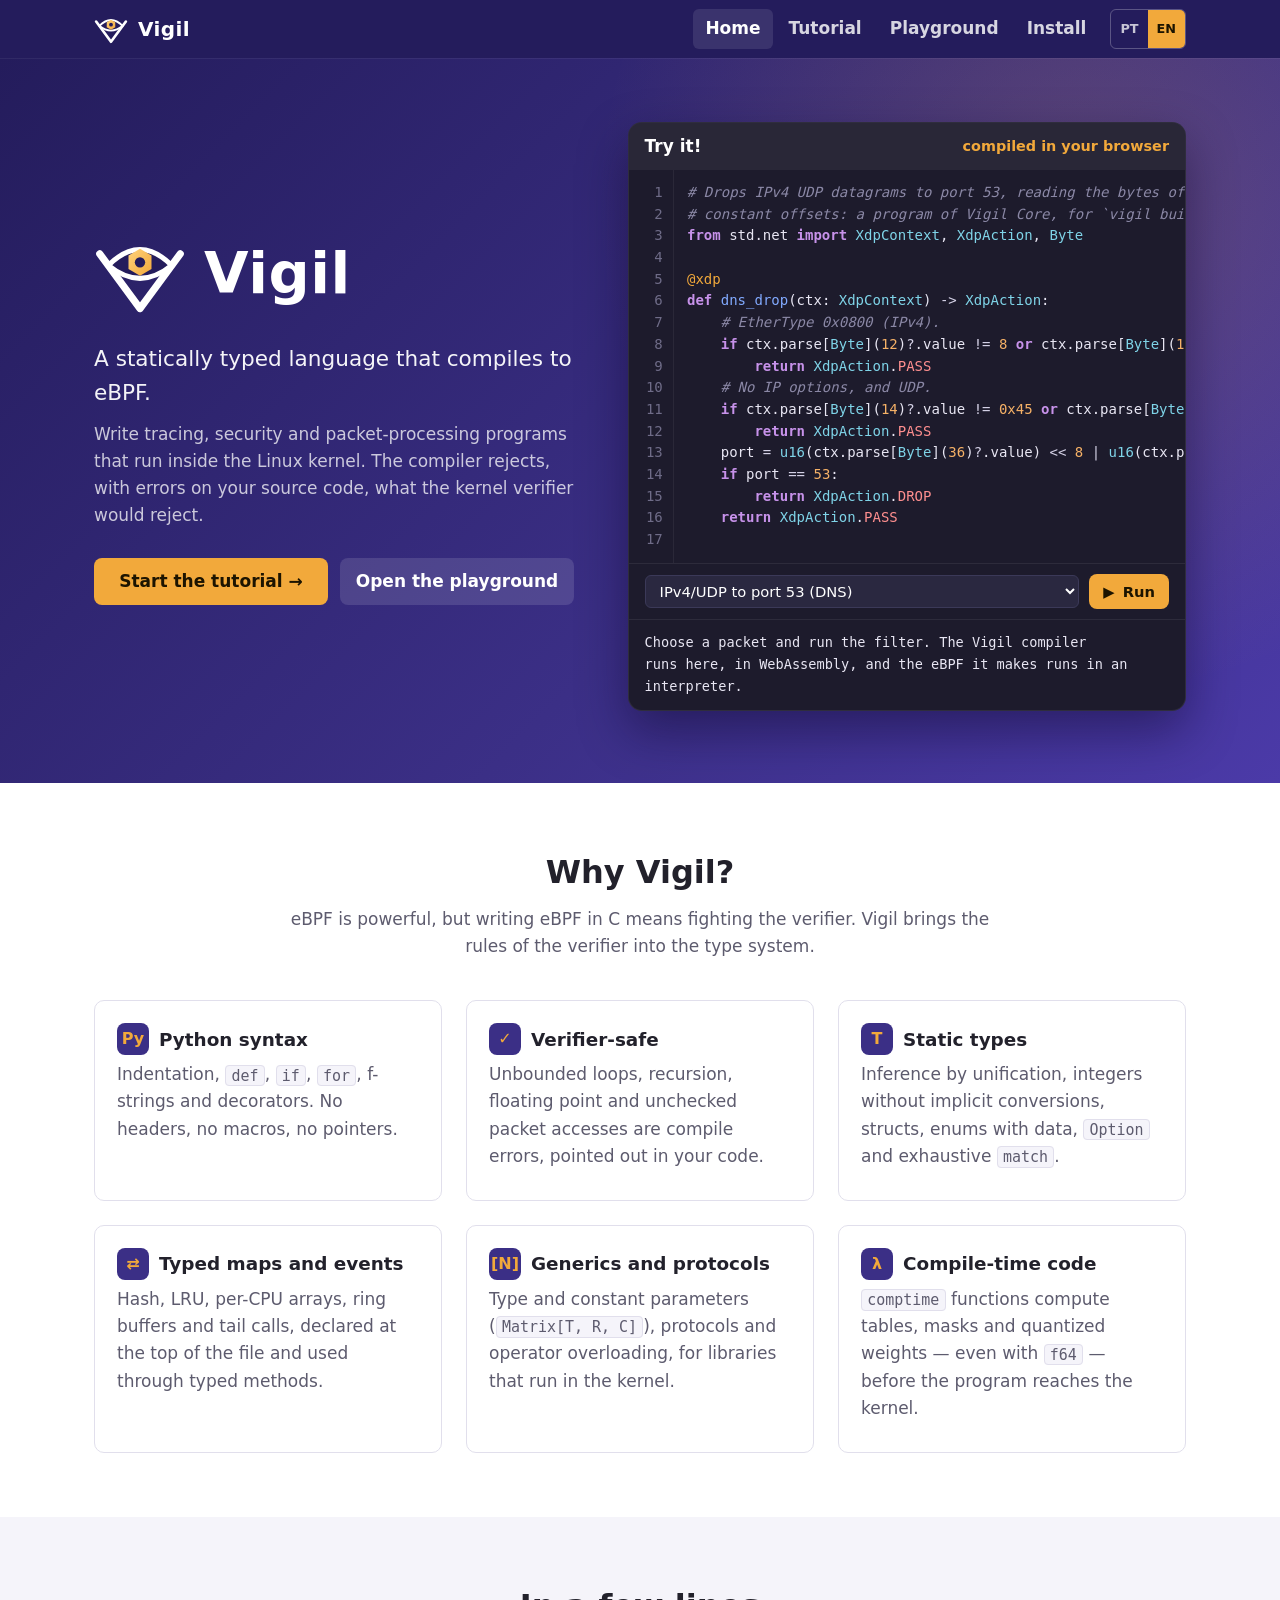
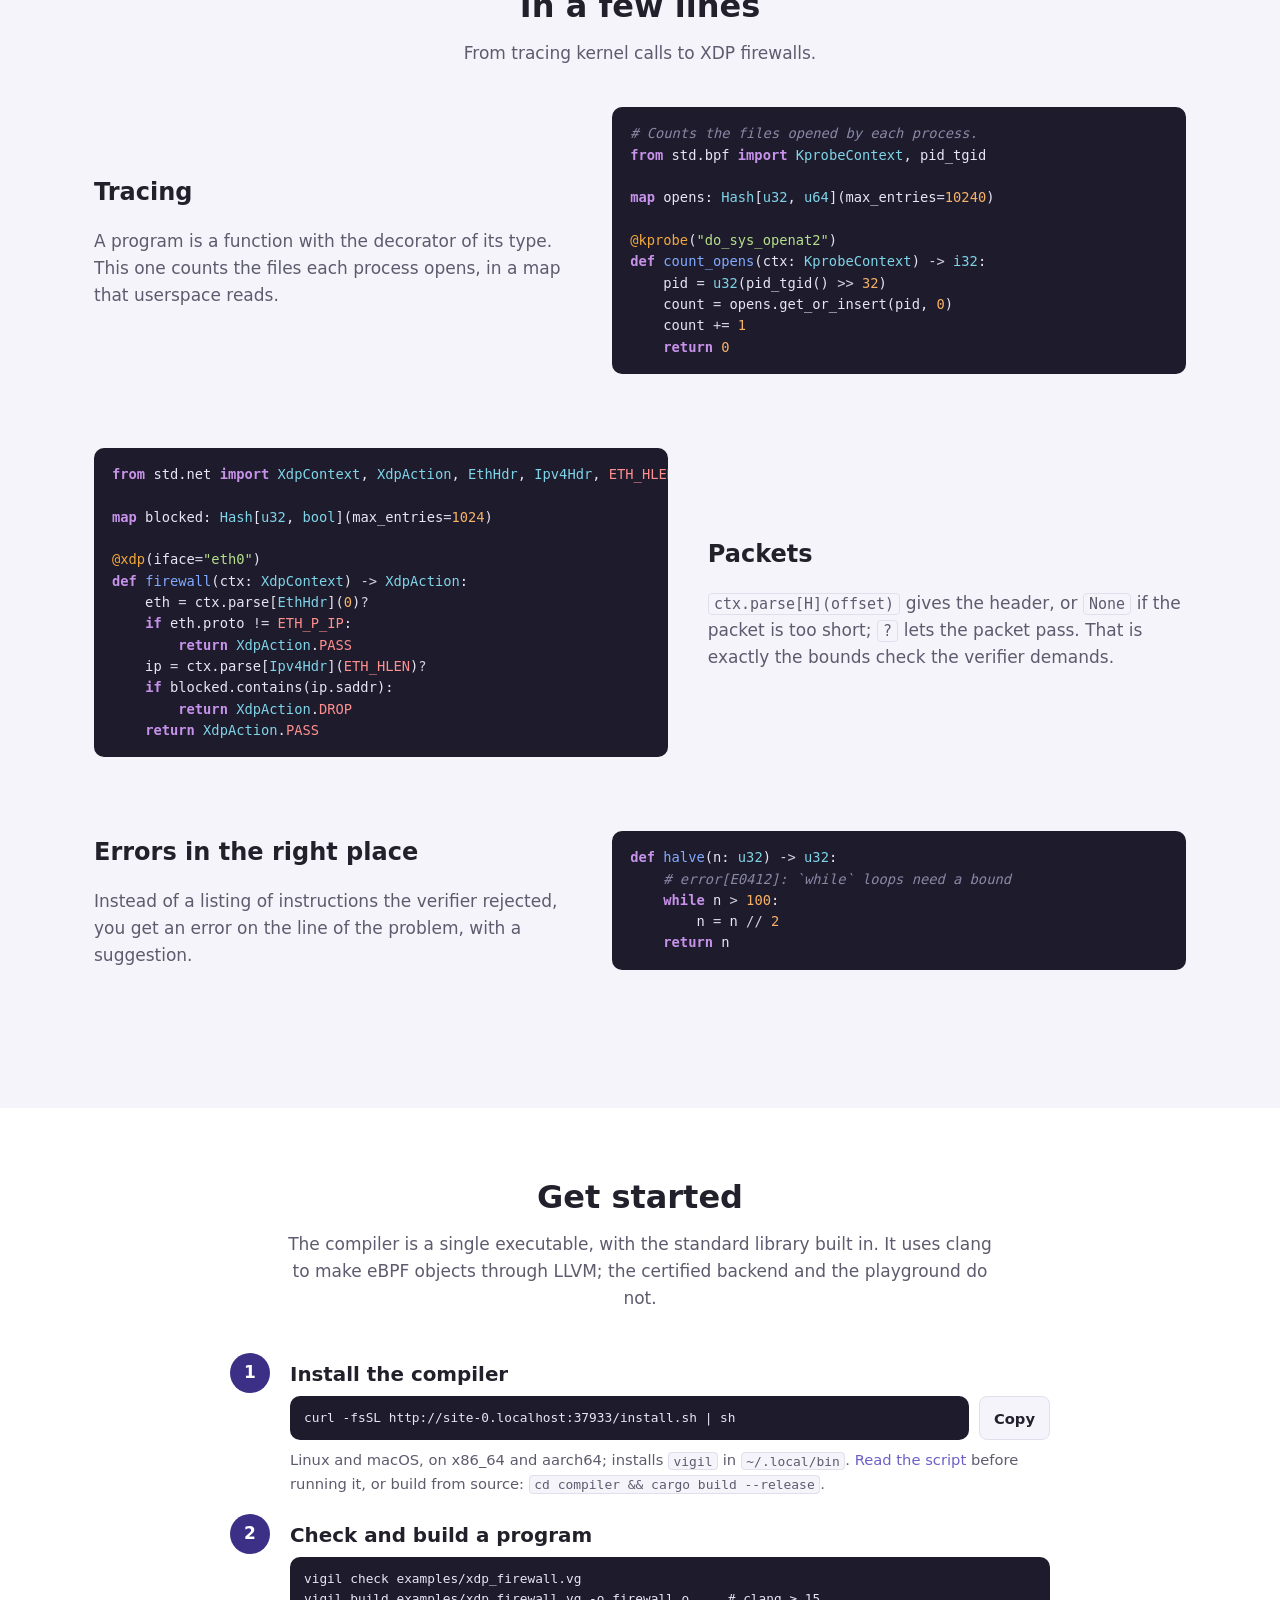
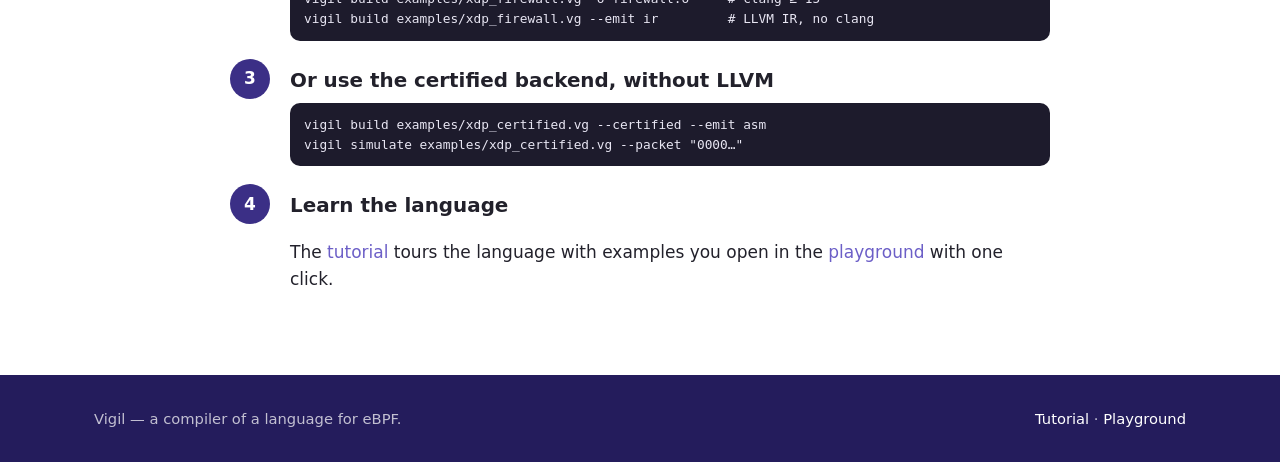
==== index.html @ 44d63efa "Initial import of the Vigil website" ====
<!doctype html>
<html lang="pt-BR">
<head>
  <meta charset="utf-8">
  <meta name="viewport" content="width=device-width, initial-scale=1">
  <script>var l=(/[?&]lang=(pt|en)/.exec(location.search)||[])[1];try{l=l||localStorage.getItem("vigil-lang")}catch(e){}document.documentElement.dataset.uiLang=l||((navigator.language||"").toLowerCase().indexOf("pt")===0?"pt":"en")</script>
  <title>Vigil</title>
  <meta name="i18n-title" content="title.home">
  <meta name="description" content="Vigil: a statically typed language that compiles to eBPF.">
  <link rel="icon" href="img/logo.svg" type="image/svg+xml">
  <link rel="stylesheet" href="css/style.css">
</head>
<body>
  <header class="site-header">
    <div class="container">
      <a class="brand" href="index.html"><img src="img/logo.svg" alt="">Vigil</a>
      <nav class="site-nav">
        <a href="index.html" class="active"><span data-lang="pt">Início</span><span data-lang="en">Home</span></a>
        <a href="tutorial.html">Tutorial</a>
        <a href="playground.html">Playground</a>
        <a href="#start"><span data-lang="pt">Instalar</span><span data-lang="en">Install</span></a>
        <span class="lang-switch" role="group" aria-label="Language"></span>
      </nav>
    </div>
  </header>

  <section class="hero">
    <div class="container">
      <div>
        <div class="hero-logo">
          <img src="img/logo.svg" alt="">
          <h1>Vigil</h1>
        </div>
        <p class="tagline">
          <span data-lang="pt">Uma linguagem estaticamente tipada que compila para eBPF.</span>
          <span data-lang="en">A statically typed language that compiles to eBPF.</span>
        </p>
        <p class="sub">
          <span data-lang="pt">Escreva programas de rastreamento, de segurança e de processamento de
            pacotes que rodam dentro do kernel Linux. O compilador rejeita, com erros no seu
            código-fonte, o que o verificador do kernel rejeitaria.</span>
          <span data-lang="en">Write tracing, security and packet-processing programs that run
            inside the Linux kernel. The compiler rejects, with errors on your source code, what
            the kernel verifier would reject.</span>
        </p>
        <div class="hero-buttons">
          <a class="button" href="tutorial.html"><span data-lang="pt">Comece o tutorial →</span><span data-lang="en">Start the tutorial →</span></a>
          <a class="button ghost" href="playground.html"><span data-lang="pt">Abrir o playground</span><span data-lang="en">Open the playground</span></a>
        </div>
      </div>

      <div class="try" id="try">
        <div class="try-title">
          <span data-lang="pt">Experimente!</span><span data-lang="en">Try it!</span>
          <span class="try-sub"><span data-lang="pt">compilado no seu navegador</span><span data-lang="en">compiled in your browser</span></span>
        </div>
        <div id="try-editor"></div>
        <div class="try-controls">
          <select id="try-packet" data-i18n-aria-label="home.packet"></select>
          <button class="button small" id="try-run">▶ <span data-lang="pt">Executar</span><span data-lang="en">Run</span></button>
        </div>
        <pre class="try-output" id="try-output"><span data-lang="pt">Escolha um pacote e execute o filtro. O compilador Vigil
roda aqui, em WebAssembly, e o eBPF gerado roda num interpretador.</span><span data-lang="en">Choose a packet and run the filter. The Vigil compiler
runs here, in WebAssembly, and the eBPF it makes runs in an interpreter.</span></pre>
      </div>
    </div>
  </section>

  <section class="band">
    <div class="container">
      <h2><span data-lang="pt">Por que Vigil?</span><span data-lang="en">Why Vigil?</span></h2>
      <p class="lead">
        <span data-lang="pt">eBPF é poderoso, mas escrever eBPF em C significa brigar com o verificador.
          Vigil leva as regras do verificador para o sistema de tipos.</span>
        <span data-lang="en">eBPF is powerful, but writing eBPF in C means fighting the verifier.
          Vigil brings the rules of the verifier into the type system.</span>
      </p>
      <div class="features">
        <div class="feature">
          <h3><span class="icon">Py</span><span data-lang="pt">Sintaxe de Python</span><span data-lang="en">Python syntax</span></h3>
          <p data-lang="pt">Indentação, <code>def</code>, <code>if</code>, <code>for</code>, f-strings e
            decoradores. Sem cabeçalhos, sem macros, sem ponteiros.</p>
          <p data-lang="en">Indentation, <code>def</code>, <code>if</code>, <code>for</code>, f-strings and
            decorators. No headers, no macros, no pointers.</p>
        </div>
        <div class="feature">
          <h3><span class="icon">✓</span><span data-lang="pt">Seguro para o verificador</span><span data-lang="en">Verifier-safe</span></h3>
          <p data-lang="pt">Laços sem limite, recursão, ponto flutuante e acessos não verificados ao pacote são
            erros de compilação, apontados no seu código.</p>
          <p data-lang="en">Unbounded loops, recursion, floating point and unchecked packet accesses are
            compile errors, pointed out in your code.</p>
        </div>
        <div class="feature">
          <h3><span class="icon">T</span><span data-lang="pt">Tipos estáticos</span><span data-lang="en">Static types</span></h3>
          <p data-lang="pt">Inferência por unificação, inteiros sem conversões implícitas, structs, enums com
            dados, <code>Option</code> e <code>match</code> exaustivo.</p>
          <p data-lang="en">Inference by unification, integers without implicit conversions, structs, enums
            with data, <code>Option</code> and exhaustive <code>match</code>.</p>
        </div>
        <div class="feature">
          <h3><span class="icon">⇄</span><span data-lang="pt">Mapas e eventos tipados</span><span data-lang="en">Typed maps and events</span></h3>
          <p data-lang="pt">Hash, LRU, arrays por CPU, ring buffers e tail calls, declarados no topo do arquivo
            e usados com métodos tipados.</p>
          <p data-lang="en">Hash, LRU, per-CPU arrays, ring buffers and tail calls, declared at the top of
            the file and used through typed methods.</p>
        </div>
        <div class="feature">
          <h3><span class="icon">[N]</span><span data-lang="pt">Genéricos e protocolos</span><span data-lang="en">Generics and protocols</span></h3>
          <p data-lang="pt">Parâmetros de tipo e constantes (<code>Matrix[T, R, C]</code>), protocolos e
            sobrecarga de operadores, para bibliotecas que rodam no kernel.</p>
          <p data-lang="en">Type and constant parameters (<code>Matrix[T, R, C]</code>), protocols and
            operator overloading, for libraries that run in the kernel.</p>
        </div>
        <div class="feature">
          <h3><span class="icon">λ</span><span data-lang="pt">Código em tempo de compilação</span><span data-lang="en">Compile-time code</span></h3>
          <p data-lang="pt">Funções <code>comptime</code> calculam tabelas, máscaras e pesos quantizados — até
            com <code>f64</code> — antes do programa chegar ao kernel.</p>
          <p data-lang="en"><code>comptime</code> functions compute tables, masks and quantized weights —
            even with <code>f64</code> — before the program reaches the kernel.</p>
        </div>
      </div>
    </div>
  </section>

  <section class="band alt">
    <div class="container">
      <h2><span data-lang="pt">Em poucas linhas</span><span data-lang="en">In a few lines</span></h2>
      <p class="lead"><span data-lang="pt">Do rastreamento de chamadas do kernel a firewalls XDP.</span><span data-lang="en">From tracing kernel calls to XDP firewalls.</span></p>

      <div class="showcase">
        <div class="showcase-text">
          <h3><span data-lang="pt">Rastreamento</span><span data-lang="en">Tracing</span></h3>
          <p data-lang="pt">Um programa é uma função com o decorador do seu tipo. Este conta, por processo,
            os arquivos abertos, num mapa que o espaço de usuário lê.</p>
          <p data-lang="en">A program is a function with the decorator of its type. This one counts the
            files each process opens, in a map that userspace reads.</p>
        </div>
        <pre class="code" data-code="pid"># Counts the files opened by each process.
from std.bpf import KprobeContext, pid_tgid

map opens: Hash[u32, u64](max_entries=10240)

@kprobe("do_sys_openat2")
def count_opens(ctx: KprobeContext) -> i32:
    pid = u32(pid_tgid() >> 32)
    count = opens.get_or_insert(pid, 0)
    count += 1
    return 0</pre>
      </div>

      <div class="showcase">
        <div class="showcase-text">
          <h3><span data-lang="pt">Pacotes</span><span data-lang="en">Packets</span></h3>
          <p data-lang="pt"><code>ctx.parse[H](offset)</code> devolve o cabeçalho, ou <code>None</code> se o
            pacote for curto demais; <code>?</code> deixa o pacote passar. É exatamente a
            verificação de limites que o verificador exige.</p>
          <p data-lang="en"><code>ctx.parse[H](offset)</code> gives the header, or <code>None</code> if the
            packet is too short; <code>?</code> lets the packet pass. That is exactly the bounds
            check the verifier demands.</p>
        </div>
        <pre class="code" data-code="fw">from std.net import XdpContext, XdpAction, EthHdr, Ipv4Hdr, ETH_HLEN, ETH_P_IP

map blocked: Hash[u32, bool](max_entries=1024)

@xdp(iface="eth0")
def firewall(ctx: XdpContext) -> XdpAction:
    eth = ctx.parse[EthHdr](0)?
    if eth.proto != ETH_P_IP:
        return XdpAction.PASS
    ip = ctx.parse[Ipv4Hdr](ETH_HLEN)?
    if blocked.contains(ip.saddr):
        return XdpAction.DROP
    return XdpAction.PASS</pre>
      </div>

      <div class="showcase">
        <div class="showcase-text">
          <h3><span data-lang="pt">Erros no lugar certo</span><span data-lang="en">Errors in the right place</span></h3>
          <p data-lang="pt">Em vez de uma lista de instruções rejeitadas pelo verificador, você recebe um erro
            na linha do problema, com uma sugestão.</p>
          <p data-lang="en">Instead of a listing of instructions the verifier rejected, you get an error on
            the line of the problem, with a suggestion.</p>
        </div>
        <pre class="code" data-code="err">def halve(n: u32) -> u32:
    # error[E0412]: `while` loops need a bound
    while n > 100:
        n = n // 2
    return n</pre>
      </div>
    </div>
  </section>

  <section class="band" id="start">
    <div class="container">
      <h2><span data-lang="pt">Comece agora</span><span data-lang="en">Get started</span></h2>
      <p class="lead">
        <span data-lang="pt">O compilador é um único executável, com a biblioteca padrão embutida. Para
          gerar objetos eBPF pelo LLVM ele usa o clang; o backend certificado e o playground dispensam.</span>
        <span data-lang="en">The compiler is a single executable, with the standard library built in. It
          uses clang to make eBPF objects through LLVM; the certified backend and the playground do not.</span>
      </p>
      <div class="steps">
        <div class="step">
          <div>
            <h3><span data-lang="pt">Instale o compilador</span><span data-lang="en">Install the compiler</span></h3>
            <div class="install">
              <pre class="code small" id="install-cmd">curl -fsSL https://vigil-lang.github.io/install.sh | sh</pre>
              <button class="button small secondary" id="install-copy" type="button"><span data-lang="pt">Copiar</span><span data-lang="en">Copy</span></button>
            </div>
            <p class="note" data-lang="pt">Linux e macOS, em x86_64 e aarch64; instala <code>vigil</code> em
              <code>~/.local/bin</code>. <a href="install.sh">Leia o script</a> antes de executá-lo, ou compile
              do código-fonte: <code>cd compiler &amp;&amp; cargo build --release</code>.</p>
            <p class="note" data-lang="en">Linux and macOS, on x86_64 and aarch64; installs <code>vigil</code> in
              <code>~/.local/bin</code>. <a href="install.sh">Read the script</a> before running it, or build
              from source: <code>cd compiler &amp;&amp; cargo build --release</code>.</p>
          </div>
        </div>
        <div class="step">
          <div>
            <h3><span data-lang="pt">Verifique e compile um programa</span><span data-lang="en">Check and build a program</span></h3>
            <pre class="code small">vigil check examples/xdp_firewall.vg
vigil build examples/xdp_firewall.vg -o firewall.o     # clang ≥ 15
vigil build examples/xdp_firewall.vg --emit ir         # LLVM IR, no clang</pre>
          </div>
        </div>
        <div class="step">
          <div>
            <h3><span data-lang="pt">Ou use o backend certificado, sem LLVM</span><span data-lang="en">Or use the certified backend, without LLVM</span></h3>
            <pre class="code small">vigil build examples/xdp_certified.vg --certified --emit asm
vigil simulate examples/xdp_certified.vg --packet "0000…"</pre>
          </div>
        </div>
        <div class="step">
          <div>
            <h3><span data-lang="pt">Aprenda a linguagem</span><span data-lang="en">Learn the language</span></h3>
            <p data-lang="pt">O <a href="tutorial.html">tutorial</a> percorre a linguagem com exemplos que você
              abre no <a href="playground.html">playground</a> com um clique.</p>
            <p data-lang="en">The <a href="tutorial.html">tutorial</a> tours the language with examples you
              open in the <a href="playground.html">playground</a> with one click.</p>
          </div>
        </div>
      </div>
    </div>
  </section>

  <footer class="site-footer">
    <div class="container">
      <div><span data-lang="pt">Vigil — compilador de uma linguagem para eBPF.</span><span data-lang="en">Vigil — a compiler of a language for eBPF.</span></div>
      <div><a href="tutorial.html">Tutorial</a> · <a href="playground.html">Playground</a></div>
    </div>
  </footer>

  <script type="module" src="js/home.js"></script>
</body>
</html>
---- css/style.css ----
/* The site of Vigil. */

:root {
  --brand: #3b2f86;
  --brand-dark: #241c5c;
  --brand-light: #6c5fc7;
  --accent: #f2a93b;
  --accent-dark: #c97f12;
  --bg: #ffffff;
  --bg-alt: #f5f4fa;
  --text: #22212b;
  --muted: #5d5b6e;
  --border: #e1dfec;
  --code-bg: #1d1b2c;
  --code-text: #e8e6f3;
  --code-gutter: #6f6c88;
  --ok: #1f9d55;
  --err: #d64545;
  --warn: #d08a0e;
  --radius: 10px;
  /* Fonts without programming ligatures first: the editor draws its text twice. */
  --mono: "SF Mono", SFMono-Regular, Menlo, Consolas, "Cascadia Mono", "DejaVu Sans Mono", "Liberation Mono", "Noto Sans Mono", ui-monospace, monospace;
  --sans: "Source Sans 3", "Segoe UI", system-ui, -apple-system, Roboto, sans-serif;
  color-scheme: light;
}

@media (prefers-color-scheme: dark) {
  :root {
    --bg: #14131c;
    --bg-alt: #1b1a26;
    --text: #e6e4f0;
    --muted: #a4a1b8;
    --border: #2f2d40;
    --code-bg: #0f0e17;
    --brand-light: #9c90f0;
    color-scheme: dark;
  }
}

* { box-sizing: border-box; }

html { scroll-behavior: smooth; }

body {
  margin: 0;
  font-family: var(--sans);
  font-size: 17px;
  line-height: 1.6;
  color: var(--text);
  background: var(--bg);
}

a { color: var(--brand-light); text-decoration: none; }
a:hover { text-decoration: underline; }

code, pre, kbd, textarea { font-variant-ligatures: none; font-feature-settings: "liga" 0, "calt" 0, "dlig" 0; }
code, pre, kbd { font-family: var(--mono); font-size: 0.88em; }
:not(pre) > code {
  background: var(--bg-alt);
  border: 1px solid var(--border);
  border-radius: 4px;
  padding: 0.05em 0.35em;
}
kbd {
  border: 1px solid var(--border);
  border-bottom-width: 2px;
  border-radius: 4px;
  padding: 0 0.35em;
  background: var(--bg-alt);
}

.container { max-width: 1140px; margin: 0 auto; padding: 0 24px; }

/* ------------------------------------------------------------- languages */

/* Text written in both languages shows in the current one. */
html[data-ui-lang="en"] [data-lang="pt"],
html:not([data-ui-lang="en"]) [data-lang="en"] { display: none !important; }

.lang-switch {
  display: inline-flex;
  border: 1px solid rgba(255, 255, 255, 0.25);
  border-radius: 6px;
  overflow: hidden;
  margin-left: 8px;
}
.lang-switch button {
  border: 0;
  background: transparent;
  color: rgba(255, 255, 255, 0.75);
  font: inherit;
  font-size: 0.8rem;
  font-weight: 700;
  padding: 4px 9px;
  cursor: pointer;
}
.lang-switch button[aria-pressed="true"] { background: var(--accent); color: #1c1400; }

/* ---------------------------------------------------------------- header */

.site-header {
  background: var(--brand-dark);
  color: #fff;
  position: sticky;
  top: 0;
  z-index: 20;
  box-shadow: 0 1px 0 rgba(255, 255, 255, 0.06);
}
.site-header .container {
  display: flex;
  align-items: center;
  gap: 24px;
  height: 58px;
}
.brand {
  display: flex;
  align-items: center;
  gap: 10px;
  color: #fff;
  font-weight: 700;
  font-size: 1.25rem;
  letter-spacing: 0.02em;
}
.brand:hover { text-decoration: none; }
.brand img { width: 34px; height: 34px; }
.site-nav { display: flex; gap: 4px; margin-left: auto; flex-wrap: wrap; }
.site-nav a {
  color: rgba(255, 255, 255, 0.82);
  padding: 6px 12px;
  border-radius: 6px;
  font-weight: 600;
}
.site-nav a:hover, .site-nav a.active {
  color: #fff;
  background: rgba(255, 255, 255, 0.1);
  text-decoration: none;
}

/* ------------------------------------------------------------------ hero */

.hero {
  background:
    radial-gradient(circle at 85% 20%, rgba(242, 169, 59, 0.18), transparent 40%),
    linear-gradient(135deg, var(--brand-dark), var(--brand) 60%, #4b3aa8);
  color: #fff;
  padding: 64px 0 72px;
}
.hero .container {
  display: grid;
  grid-template-columns: minmax(0, 1fr) minmax(0, 1.15fr);
  gap: 48px;
  align-items: center;
}
.hero-logo { display: flex; align-items: center; gap: 18px; }
.hero-logo img { width: 92px; height: 92px; }
.hero h1 { font-size: 3.6rem; margin: 0; letter-spacing: 0.01em; line-height: 1; }
.hero .tagline { font-size: 1.35rem; margin: 22px 0 10px; color: rgba(255, 255, 255, 0.95); }
.hero .sub { color: rgba(255, 255, 255, 0.75); margin: 0 0 28px; }
/* the two buttons always side by side, sharing the width in equal parts;
   on narrow screens they get less padding and a smaller font to fit */
.hero-buttons { display: flex; gap: 12px; flex-wrap: nowrap; max-width: 480px; }
.hero-buttons .button {
  flex: 1 1 0;
  min-width: 0;
  justify-content: center;
  white-space: nowrap;
  padding: 10px 14px;
}
@media (max-width: 520px) {
  .hero-buttons { gap: 8px; }
  .hero-buttons .button { padding: 10px 8px; font-size: 0.88rem; gap: 4px; }
}

.button {
  display: inline-flex;
  align-items: center;
  gap: 8px;
  border: 0;
  border-radius: 8px;
  padding: 10px 20px;
  font: inherit;
  font-weight: 700;
  cursor: pointer;
  background: var(--accent);
  color: #1c1400;
  transition: transform 0.08s, background 0.15s;
}
.button:hover { background: #ffbb55; text-decoration: none; }
.button:active { transform: translateY(1px); }
.button.ghost { background: rgba(255, 255, 255, 0.12); color: #fff; }
.button.ghost:hover { background: rgba(255, 255, 255, 0.2); }
.button.small { padding: 6px 14px; font-size: 0.92rem; }
.button.secondary { background: var(--bg-alt); color: var(--text); border: 1px solid var(--border); }
.button.secondary:hover { background: var(--border); }
.button:disabled { opacity: 0.55; cursor: progress; }

/* The "try it" box of the home page. */
.try {
  background: var(--code-bg);
  border-radius: 14px;
  box-shadow: 0 20px 50px rgba(10, 5, 40, 0.45);
  overflow: hidden;
  border: 1px solid rgba(255, 255, 255, 0.08);
}
.try-title {
  display: flex;
  align-items: center;
  justify-content: space-between;
  padding: 10px 16px;
  background: rgba(255, 255, 255, 0.05);
  color: #fff;
  font-weight: 700;
}
.try-title .try-sub { color: var(--accent); font-weight: 600; font-size: 0.9rem; }
.try-controls {
  display: flex;
  gap: 10px;
  align-items: center;
  padding: 10px 16px;
  border-top: 1px solid rgba(255, 255, 255, 0.07);
  flex-wrap: wrap;
}
.try-controls select { flex: 1; min-width: 160px; }
.try-output {
  margin: 0;
  padding: 12px 16px;
  min-height: 3.2em;
  color: var(--code-text);
  font-family: var(--mono);
  font-size: 0.85rem;
  border-top: 1px solid rgba(255, 255, 255, 0.07);
  white-space: pre-wrap;
}

select, input[type="text"], textarea.plain {
  font: inherit;
  font-size: 0.92rem;
  padding: 6px 10px;
  border-radius: 6px;
  border: 1px solid var(--border);
  background: var(--bg);
  color: var(--text);
}
.try select { background: #2a2840; color: #fff; border-color: #3b3958; }

/* --------------------------------------------------------------- sections */

section.band { padding: 64px 0; }
section.band.alt { background: var(--bg-alt); }
section.band h2 {
  font-size: 2rem;
  margin: 0 0 8px;
  text-align: center;
}
section.band .lead { text-align: center; color: var(--muted); max-width: 720px; margin: 0 auto 40px; }

.features {
  display: grid;
  grid-template-columns: repeat(3, minmax(0, 1fr));
  gap: 24px;
}
.feature {
  background: var(--bg);
  border: 1px solid var(--border);
  border-radius: var(--radius);
  padding: 22px 22px 18px;
}
.feature h3 { margin: 0 0 6px; font-size: 1.15rem; display: flex; gap: 10px; align-items: center; }
.feature h3 .icon {
  display: inline-grid;
  place-items: center;
  width: 32px;
  height: 32px;
  border-radius: 8px;
  background: var(--brand);
  color: var(--accent);
  font-size: 1rem;
}
.feature p { margin: 0 0 12px; color: var(--muted); }

.showcase {
  display: grid;
  grid-template-columns: minmax(0, 1fr) minmax(0, 1.2fr);
  gap: 40px;
  align-items: center;
  margin-bottom: 56px;
}
.showcase:nth-child(even) { grid-template-columns: minmax(0, 1.2fr) minmax(0, 1fr); }
.showcase:nth-child(even) .showcase-text { order: 2; }
.showcase h3 { font-size: 1.5rem; margin: 0 0 10px; }
.showcase p { color: var(--muted); }

.steps { counter-reset: step; display: grid; gap: 18px; max-width: 820px; margin: 0 auto; }
.step { display: grid; grid-template-columns: 44px minmax(0, 1fr); gap: 16px; }
.step::before {
  counter-increment: step;
  content: counter(step);
  display: grid;
  place-items: center;
  width: 40px;
  height: 40px;
  border-radius: 50%;
  background: var(--brand);
  color: #fff;
  font-weight: 700;
}
.step h3 { margin: 6px 0 6px; }
.install { display: flex; gap: 10px; align-items: stretch; }
.install pre.code { flex: 1; min-width: 0; overflow-x: auto; white-space: pre; }
.install .button { flex: none; }
#install-copy[data-done]::after { content: " ✓"; }
.step .note { color: var(--muted); font-size: 0.92rem; margin: 8px 0 0; }
@media (max-width: 560px) { .install { flex-direction: column; } .install .button { align-self: flex-start; } }

/* ----------------------------------------------------------------- code */

pre.code {
  position: relative;
  color-scheme: dark;
  margin: 0 0 18px;
  background: var(--code-bg);
  color: var(--code-text);
  border-radius: var(--radius);
  padding: 16px 18px;
  overflow-x: auto;
  line-height: 1.55;
  font-size: 0.86rem;
}
pre.code.small { font-size: 0.8rem; padding: 12px 14px; margin: 0; }
pre.code .try-link {
  position: absolute;
  top: 8px;
  right: 8px;
  font-family: var(--sans);
  font-size: 0.78rem;
  font-weight: 700;
  padding: 3px 10px;
  border-radius: 6px;
  background: rgba(255, 255, 255, 0.1);
  color: var(--accent);
  opacity: 0.85;
}
pre.code .try-link:hover { opacity: 1; background: rgba(255, 255, 255, 0.18); text-decoration: none; }
pre.code.rejected { border-left: 4px solid var(--err); }

.tok-comment { color: #8b88a6; font-style: italic; }
.tok-string { color: #b5e08a; }
.tok-number { color: #f7b267; }
.tok-keyword { color: #c792ea; font-weight: 600; }
.tok-constant { color: #ff8f8f; }
.tok-type { color: #7fd4e8; }
.tok-decorator { color: var(--accent); }
.tok-builtin { color: #82aaff; }
.tok-fn { color: #82aaff; }
.tok-op { color: #d4d1e6; }

/* --------------------------------------------------------------- editor */

.editor {
  --line: 1.55em;
  position: relative;
  display: grid;
  grid-template-columns: auto minmax(0, 1fr);
  background: var(--code-bg);
  color: var(--code-text);
  font-family: var(--mono);
  font-size: 14px;
  line-height: var(--line);
  overflow: hidden;
  min-height: calc(var(--min-lines, 8) * var(--line) + 24px);
  color-scheme: dark;
}
.editor-gutter {
  padding: 12px 10px 12px 12px;
  color: var(--code-gutter);
  text-align: right;
  user-select: none;
  min-width: 3.2em;
  border-right: 1px solid rgba(255, 255, 255, 0.06);
  will-change: transform;
}
.editor-gutter .mark-error { color: #fff; background: var(--err); border-radius: 3px; }
.editor-gutter .mark-warning { color: #1a1300; background: var(--warn); border-radius: 3px; }
.editor-body { position: relative; overflow: hidden; }
.editor-highlight, .editor-input {
  margin: 0;
  padding: 12px 14px;
  font: inherit;
  line-height: inherit;
  tab-size: 4;
  white-space: pre;
  font-variant-ligatures: none;
  font-feature-settings: "liga" 0, "calt" 0, "dlig" 0;
  letter-spacing: normal;
  word-spacing: normal;
}
.editor-highlight {
  position: absolute;
  inset: 0;
  pointer-events: none;
  will-change: transform;
  min-width: 100%;
  width: max-content;
}
.editor-line { display: block; min-height: var(--line); }
.editor-line.mark-error { background: rgba(214, 69, 69, 0.22); box-shadow: inset 3px 0 var(--err); }
.editor-line.mark-warning { background: rgba(208, 138, 14, 0.18); box-shadow: inset 3px 0 var(--warn); }
.editor-input {
  position: relative;
  display: block;
  width: 100%;
  height: 100%;
  border: 0;
  outline: none;
  resize: none;
  background: transparent;
  color: transparent;
  caret-color: #fff;
  overflow: auto;
  scrollbar-color: #4a4766 transparent;
}
.editor-input::selection { background: rgba(130, 170, 255, 0.35); color: transparent; }

/* ------------------------------------------------------------ playground */

body.playground { height: 100vh; display: flex; flex-direction: column; overflow: hidden; }
.pg-toolbar {
  display: flex;
  align-items: center;
  gap: 10px;
  padding: 10px 16px;
  border-bottom: 1px solid var(--border);
  background: var(--bg-alt);
  flex-wrap: wrap;
}
.pg-toolbar label { display: flex; align-items: center; gap: 6px; font-size: 0.9rem; color: var(--muted); }
.pg-toolbar .spacer { flex: 1; }
.pg-main {
  flex: 1;
  min-height: 0;
  display: grid;
  grid-template-columns: minmax(0, 1.05fr) minmax(0, 1fr);
}
.pg-main .editor { min-height: 0; height: 100%; }
.pg-output { display: flex; flex-direction: column; min-height: 0; border-left: 1px solid var(--border); }
.tabs { display: flex; gap: 2px; padding: 8px 10px 0; border-bottom: 1px solid var(--border); flex-wrap: wrap; }
.tab {
  border: 0;
  background: none;
  font: inherit;
  font-size: 0.92rem;
  font-weight: 600;
  padding: 8px 14px;
  color: var(--muted);
  cursor: pointer;
  border-bottom: 3px solid transparent;
}
.tab.active { color: var(--text); border-bottom-color: var(--accent); }
.tab .badge {
  display: inline-block;
  min-width: 1.5em;
  padding: 0 6px;
  margin-left: 6px;
  border-radius: 10px;
  font-size: 0.75rem;
  background: var(--border);
  color: var(--text);
}
.tab .badge.err { background: var(--err); color: #fff; }
.tab .badge.ok { background: var(--ok); color: #fff; }
.panel { display: none; flex: 1; min-height: 0; overflow: auto; padding: 16px; }
.panel.active { display: block; }
.panel pre.code { margin: 0 0 12px; }
.status {
  padding: 6px 16px;
  font-size: 0.85rem;
  color: var(--muted);
  border-top: 1px solid var(--border);
  background: var(--bg-alt);
  display: flex;
  gap: 16px;
  flex-wrap: wrap;
}
.status .ok { color: var(--ok); font-weight: 700; }
.status .err { color: var(--err); font-weight: 700; }

.diag {
  border: 1px solid var(--border);
  border-left: 4px solid var(--err);
  border-radius: 8px;
  padding: 10px 14px;
  margin-bottom: 12px;
  cursor: pointer;
  background: var(--bg);
}
.diag.warning { border-left-color: var(--warn); }
.diag:hover { background: var(--bg-alt); }
.diag .head { font-weight: 700; }
.diag .where { color: var(--muted); font-family: var(--mono); font-size: 0.82rem; }
.diag ul { margin: 6px 0 0; padding-left: 20px; color: var(--muted); font-size: 0.92rem; }
.diag .sev { text-transform: uppercase; font-size: 0.72rem; letter-spacing: 0.06em; margin-right: 6px; }
.diag.error .sev { color: var(--err); }
.diag.warning .sev { color: var(--warn); }

.notice {
  border: 1px solid var(--border);
  background: var(--bg-alt);
  border-radius: 8px;
  padding: 12px 16px;
  color: var(--muted);
  margin-bottom: 14px;
  font-size: 0.94rem;
}
.notice.success { border-color: rgba(31, 157, 85, 0.4); }
.notice strong { color: var(--text); }

.cards { display: grid; gap: 10px; grid-template-columns: repeat(auto-fill, minmax(180px, 1fr)); margin-bottom: 16px; }
.card { border: 1px solid var(--border); border-radius: 8px; padding: 10px 14px; background: var(--bg); }
.card .k { font-size: 0.78rem; color: var(--muted); text-transform: uppercase; letter-spacing: 0.05em; }
.card .v { font-family: var(--mono); font-weight: 700; }

.run-form { display: grid; gap: 10px; margin-bottom: 16px; }
.run-form textarea { font-family: var(--mono); min-height: 90px; resize: vertical; }
.run-form .row { display: flex; gap: 10px; flex-wrap: wrap; align-items: center; }
.verdict {
  display: inline-block;
  font-family: var(--mono);
  font-weight: 800;
  font-size: 1.3rem;
  padding: 6px 14px;
  border-radius: 8px;
  background: var(--bg-alt);
  border: 1px solid var(--border);
}
.verdict.drop { color: var(--err); }
.verdict.pass { color: var(--ok); }

.loading { color: var(--muted); font-style: italic; }

/* -------------------------------------------------------------- tutorial */

.doc { display: grid; grid-template-columns: 250px minmax(0, 1fr); gap: 48px; padding: 40px 24px 80px; }
.toc { position: sticky; top: 82px; align-self: start; max-height: calc(100vh - 100px); overflow: auto; font-size: 0.93rem; }
.toc h4 { margin: 0 0 8px; color: var(--muted); text-transform: uppercase; font-size: 0.78rem; letter-spacing: 0.08em; }
.toc ol { list-style: none; margin: 0; padding: 0; counter-reset: toc; }
.toc li { counter-increment: toc; }
.toc a { display: block; padding: 4px 10px; border-left: 2px solid var(--border); color: var(--muted); }
.toc a::before { content: counter(toc) ". "; }
.toc a.active, .toc a:hover { color: var(--text); border-left-color: var(--accent); text-decoration: none; }
.doc article { max-width: 820px; }
.doc article h1 { font-size: 2.4rem; margin: 0 0 8px; }
.doc article h2 { font-size: 1.65rem; margin: 48px 0 12px; padding-top: 12px; border-top: 1px solid var(--border); }
.doc article h3 { font-size: 1.2rem; margin: 28px 0 8px; }
.doc table { border-collapse: collapse; margin: 0 0 18px; width: 100%; font-size: 0.93rem; }
.doc th, .doc td { border: 1px solid var(--border); padding: 6px 10px; text-align: left; vertical-align: top; }
.doc th { background: var(--bg-alt); }
.callout {
  border-left: 4px solid var(--accent);
  background: var(--bg-alt);
  padding: 12px 16px;
  border-radius: 0 8px 8px 0;
  margin: 0 0 18px;
}
.callout p:last-child { margin-bottom: 0; }

/* ---------------------------------------------------------------- footer */

.site-footer {
  background: var(--brand-dark);
  color: rgba(255, 255, 255, 0.72);
  padding: 32px 0;
  font-size: 0.92rem;
}
.site-footer .container { display: flex; justify-content: space-between; gap: 24px; flex-wrap: wrap; }
.site-footer a { color: #fff; }

/* ------------------------------------------------------------ responsive */

@media (max-width: 960px) {
  .hero .container, .showcase, .showcase:nth-child(even) { grid-template-columns: minmax(0, 1fr); }
  .showcase:nth-child(even) .showcase-text { order: 0; }
  .features { grid-template-columns: minmax(0, 1fr); }
  .doc { grid-template-columns: minmax(0, 1fr); }
  .toc { position: static; max-height: none; }
  body.playground { height: auto; overflow: auto; }
  .pg-main { grid-template-columns: minmax(0, 1fr); }
  .pg-main .editor { height: 60vh; }
  .pg-output { border-left: 0; border-top: 1px solid var(--border); min-height: 60vh; }
}
@media (max-width: 600px) {
  .container { padding: 0 16px; }
  .hero h1 { font-size: 2.6rem; }
  .hero-logo img { width: 64px; height: 64px; }
  .site-header { position: static; }
  .site-header .container { height: auto; padding-top: 8px; padding-bottom: 8px; flex-wrap: wrap; }
  .site-nav { margin-left: 0; }
}
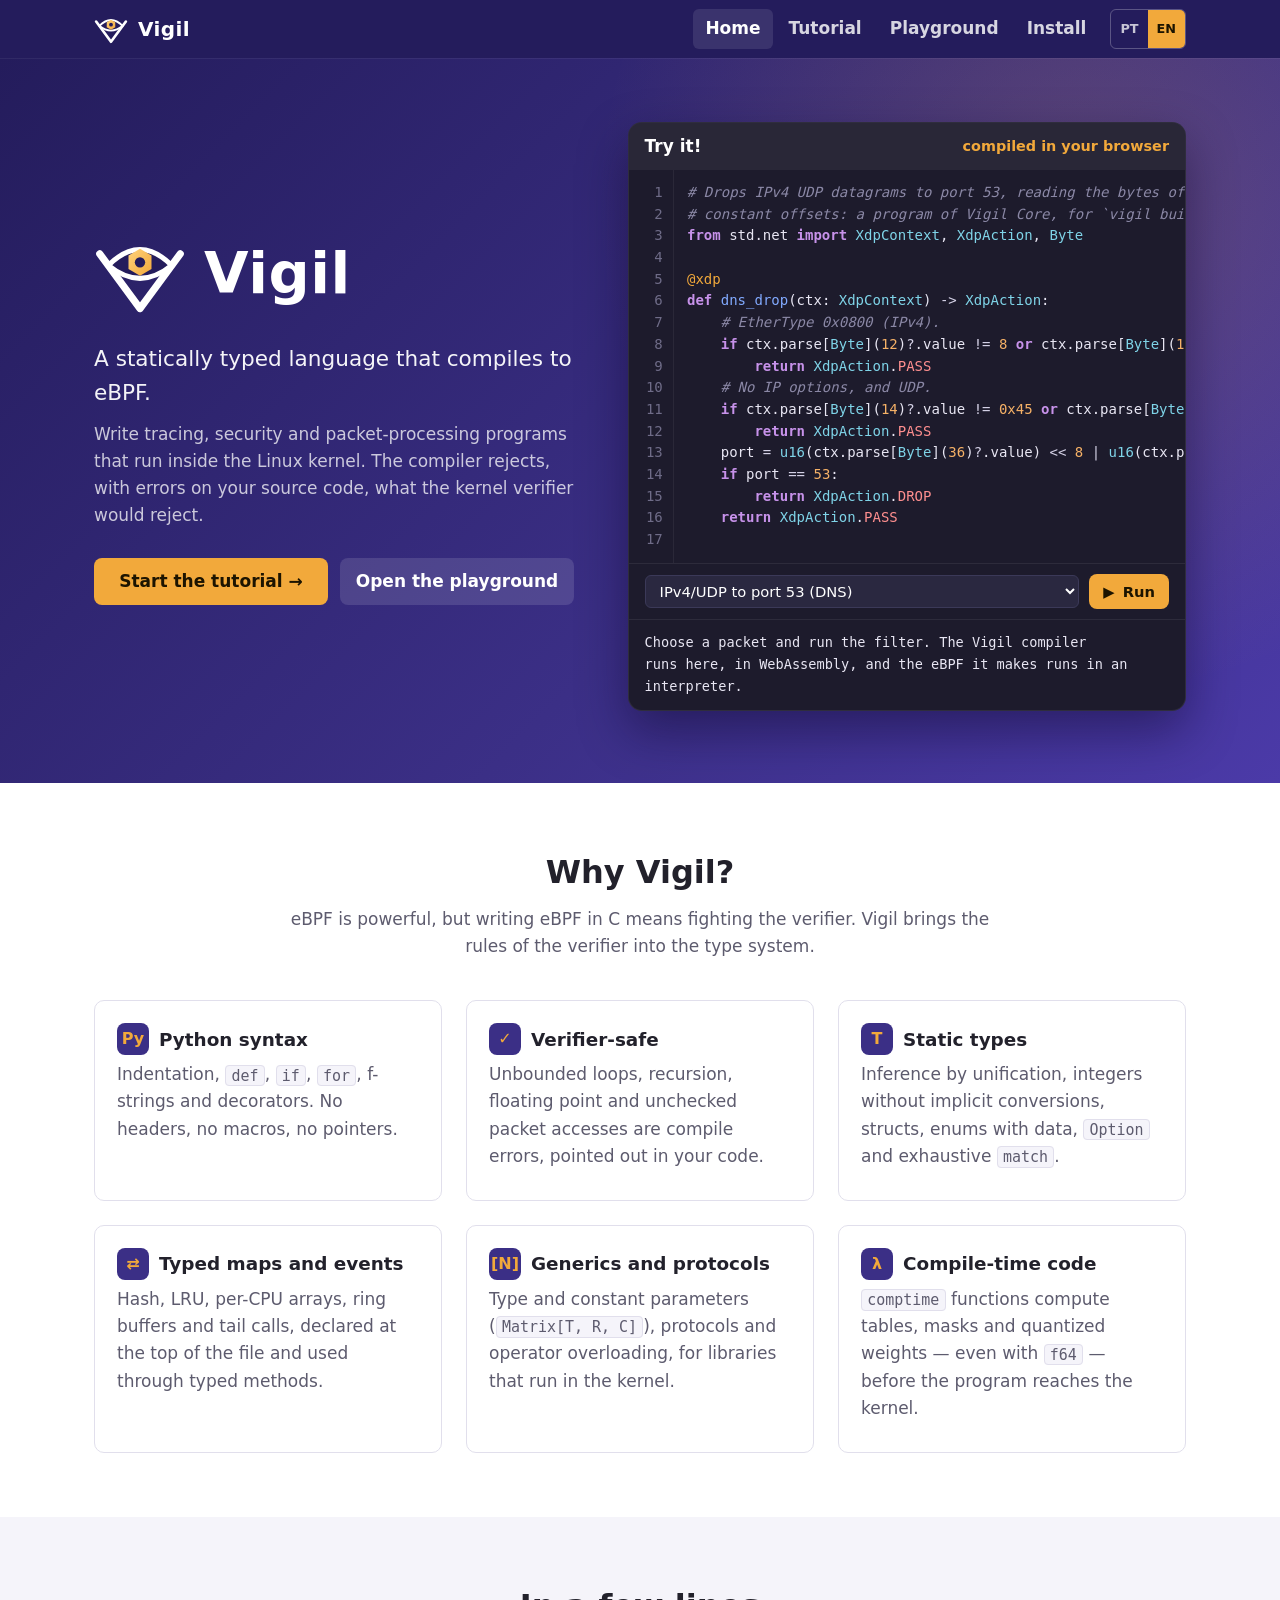
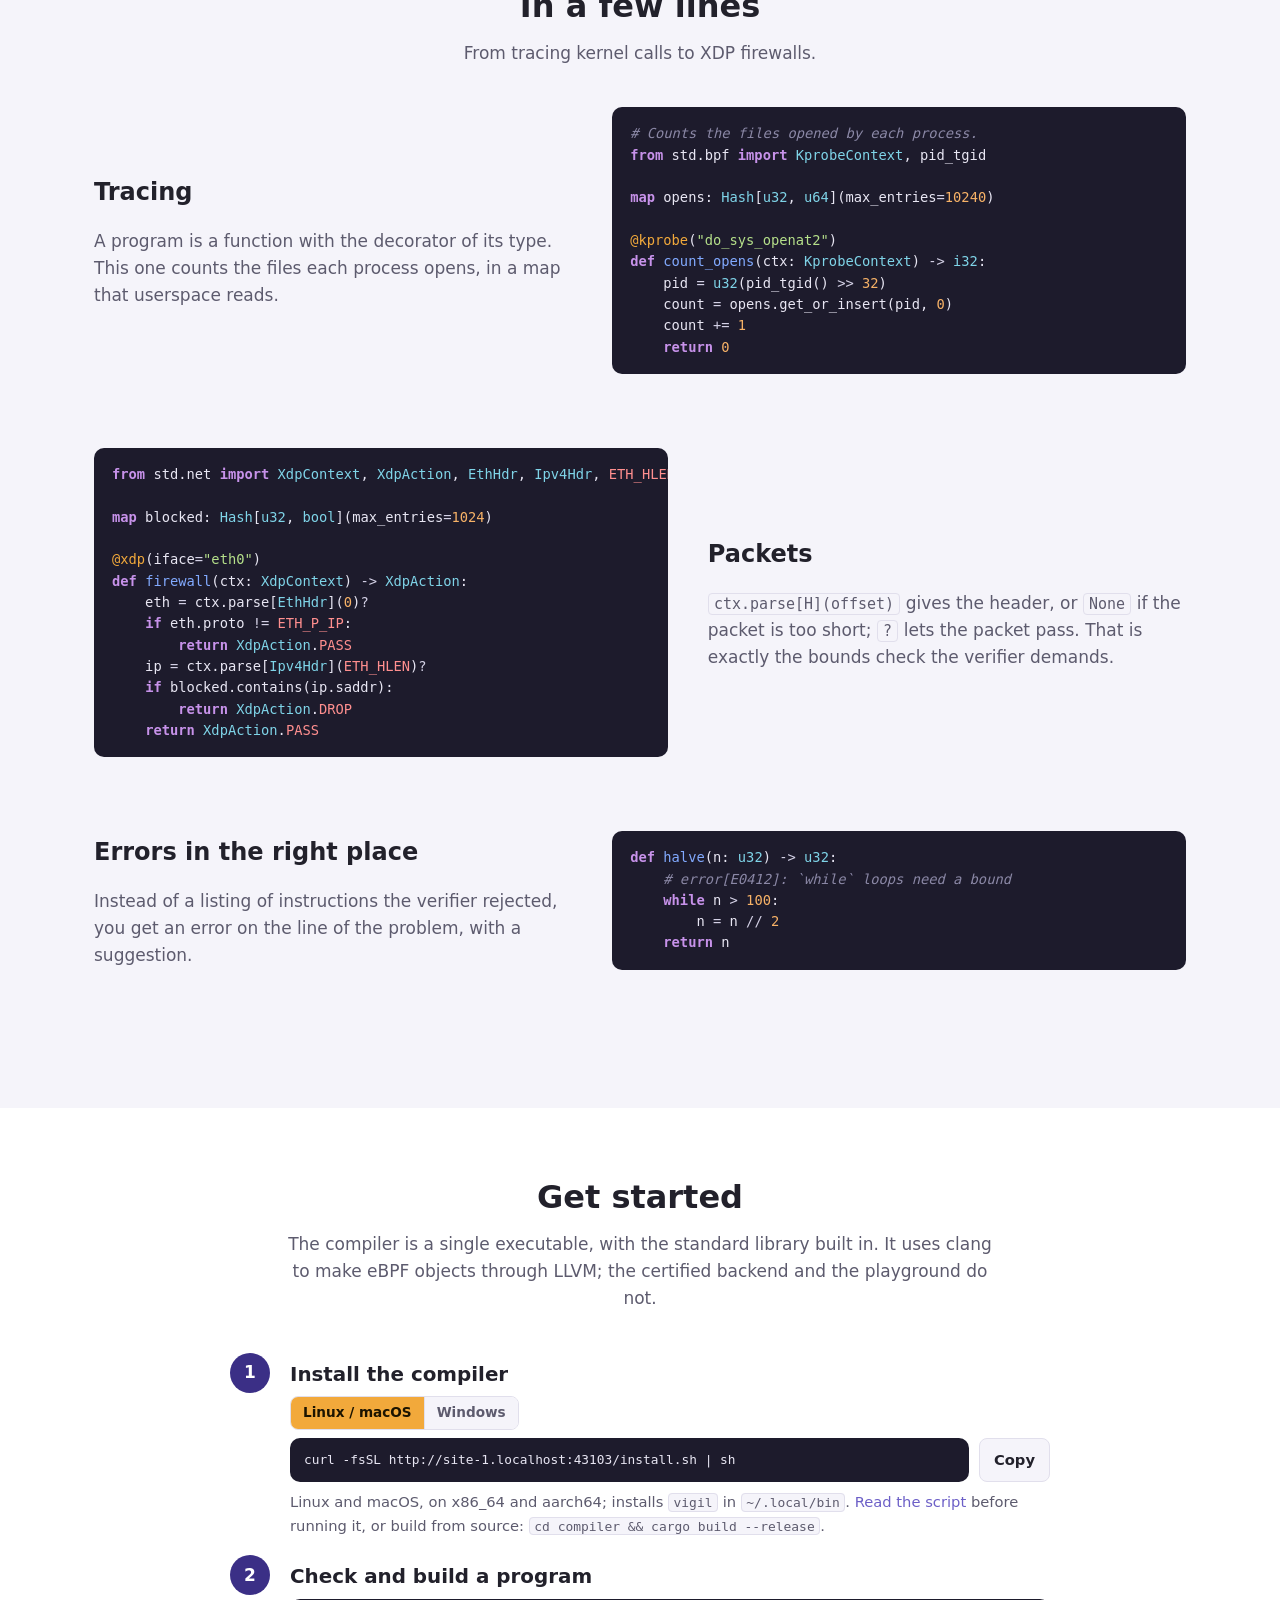
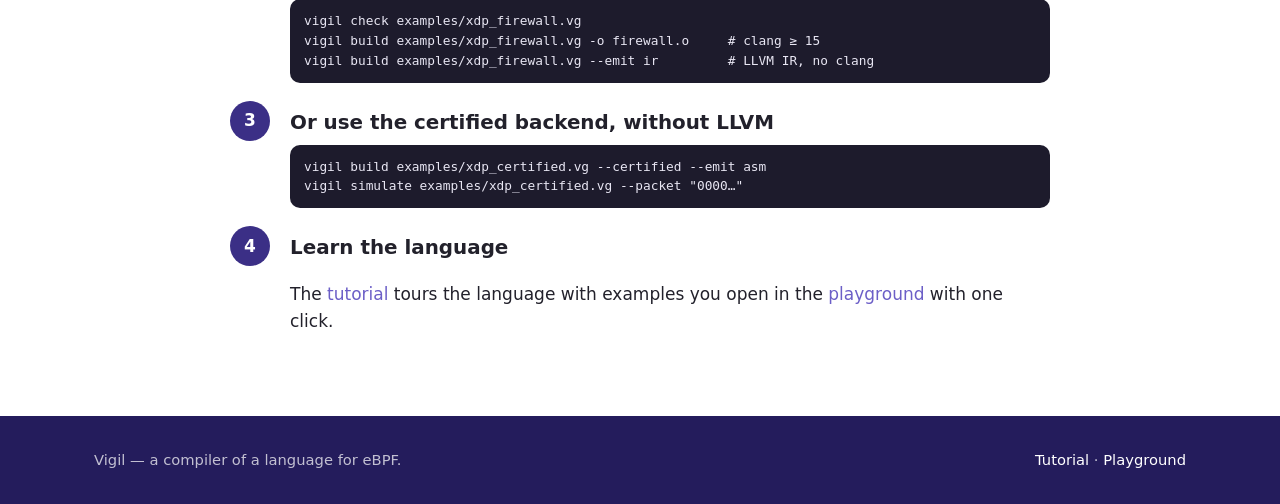
==== commit 2e9dde9a: "Adding windows installer" ====
--- a/index.html
+++ b/index.html
@@ -203,16 +203,32 @@
         <div class="step">
           <div>
             <h3><span data-lang="pt">Instale o compilador</span><span data-lang="en">Install the compiler</span></h3>
+            <div class="os-tabs" role="tablist">
+              <button type="button" role="tab" data-os="unix" aria-selected="true">Linux / macOS</button>
+              <button type="button" role="tab" data-os="windows" aria-selected="false">Windows</button>
+            </div>
             <div class="install">
               <pre class="code small" id="install-cmd">curl -fsSL https://vigil-lang.github.io/install.sh | sh</pre>
               <button class="button small secondary" id="install-copy" type="button"><span data-lang="pt">Copiar</span><span data-lang="en">Copy</span></button>
             </div>
-            <p class="note" data-lang="pt">Linux e macOS, em x86_64 e aarch64; instala <code>vigil</code> em
-              <code>~/.local/bin</code>. <a href="install.sh">Leia o script</a> antes de executá-lo, ou compile
-              do código-fonte: <code>cd compiler &amp;&amp; cargo build --release</code>.</p>
-            <p class="note" data-lang="en">Linux and macOS, on x86_64 and aarch64; installs <code>vigil</code> in
-              <code>~/.local/bin</code>. <a href="install.sh">Read the script</a> before running it, or build
-              from source: <code>cd compiler &amp;&amp; cargo build --release</code>.</p>
+            <div data-os="unix">
+              <p class="note" data-lang="pt">Linux e macOS, em x86_64 e aarch64; instala <code>vigil</code> em
+                <code>~/.local/bin</code>. <a href="install.sh">Leia o script</a> antes de executá-lo, ou compile
+                do código-fonte: <code>cd compiler &amp;&amp; cargo build --release</code>.</p>
+              <p class="note" data-lang="en">Linux and macOS, on x86_64 and aarch64; installs <code>vigil</code> in
+                <code>~/.local/bin</code>. <a href="install.sh">Read the script</a> before running it, or build
+                from source: <code>cd compiler &amp;&amp; cargo build --release</code>.</p>
+            </div>
+            <div data-os="windows" hidden>
+              <p class="note" data-lang="pt">No PowerShell, em Windows x86_64 e ARM64; instala <code>vigil.exe</code> em
+                <code>%LOCALAPPDATA%\Programs\vigil</code> e o põe no <code>PATH</code> do usuário, sem pedir
+                administrador. <a href="install.ps1">Leia o script</a> antes de executá-lo. Para gerar objetos pelo
+                LLVM, instale o clang: <code>winget install LLVM.LLVM</code>.</p>
+              <p class="note" data-lang="en">In PowerShell, on Windows x86_64 and ARM64; installs <code>vigil.exe</code> in
+                <code>%LOCALAPPDATA%\Programs\vigil</code> and adds it to the user's <code>PATH</code>, without
+                administrator rights. <a href="install.ps1">Read the script</a> before running it. To build objects
+                through LLVM, install clang: <code>winget install LLVM.LLVM</code>.</p>
+            </div>
           </div>
         </div>
         <div class="step">
--- a/css/style.css
+++ b/css/style.css
@@ -305,6 +305,19 @@
   font-weight: 700;
 }
 .step h3 { margin: 6px 0 6px; }
+.os-tabs { display: inline-flex; margin-bottom: 8px; border: 1px solid var(--border); border-radius: 8px; overflow: hidden; }
+.os-tabs button {
+  border: 0;
+  background: var(--bg-alt);
+  color: var(--muted);
+  font: inherit;
+  font-size: 0.85rem;
+  font-weight: 700;
+  padding: 5px 12px;
+  cursor: pointer;
+}
+.os-tabs button + button { border-left: 1px solid var(--border); }
+.os-tabs button[aria-selected="true"] { background: var(--accent); color: #1c1400; }
 .install { display: flex; gap: 10px; align-items: stretch; }
 .install pre.code { flex: 1; min-width: 0; overflow-x: auto; white-space: pre; }
 .install .button { flex: none; }
